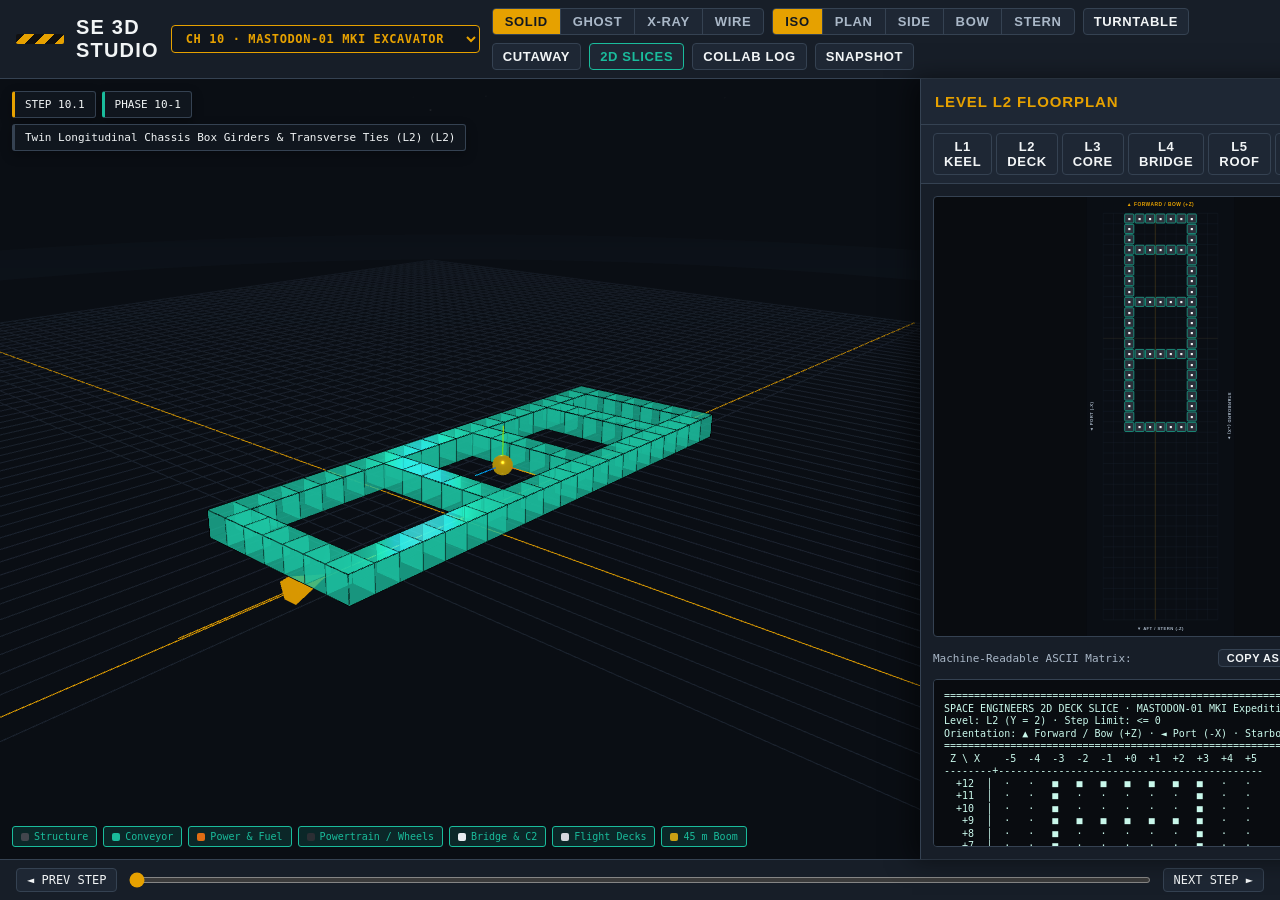
==== studio/index.html @ 434cf526 "refactor(repo): streamline fileschema, archive legacy/non-canon assets, and promote manuals & studio" ====
<!DOCTYPE html>
<html lang="en">
<head>
  <meta charset="UTF-8">
  <meta name="viewport" content="width=device-width, initial-scale=1.0">
  <title>SE 3D Blueprint & Chapter Studio</title>
  <link rel="manifest" href="./manifest.json">
  <meta name="theme-color" content="#e6a100">
  <link rel="stylesheet" href="./css/app.css">
  <script type="importmap">
  {
    "imports": {
      "three": "./vendor/three.module.js"
    }
  }
  </script>
</head>
<body>
  <div class="app-container">
    <!-- Header -->
    <header>
      <div class="brand-group">
        <div class="hazard-stripe" aria-hidden="true"></div>
        <h1>SE 3D Studio</h1>
        <select id="chapter-select" class="action-btn" style="background:var(--ground); font-family:var(--f-mono); font-size:12px; border-color:var(--amber); color:var(--amber);">
          <option value="mastodon.json">CH 10 · MASTODON-01 MKI Excavator</option>
          <option value="orca.json">CH 1 · ORCA-01 Mining Carrier</option>
          <option value="remora.json">CH 2 · REMORA-01 Vertical Driller</option>
          <option value="mule.json">CH 3 · MULE-01 Freight Shuttle</option>
          <option value="ground-base.json">CH 4 · Ground Base & Fleet C2</option>
          <option value="extruder-ring.json">CH 5 · Extruder Ring Shipyard</option>
          <option value="floating-rig.json">CH 6-8 · Floating Rig Fortress</option>
          <option value="caterpillar.json">CH 11 · CATERPILLAR-01 Land Train</option>
          <option value="kestrel.json">CH 12 · KESTREL-01 Scout Drone</option>
          <option value="albatross.json">CH 13 · ALBATROSS-01 Utility Craft</option>
        </select>
      </div>

      <div class="toolbar">
        <!-- Render Modes -->
        <div class="seg" role="group" aria-label="Render Mode">
          <button class="mode-btn active" data-mode="standard">Solid</button>
          <button class="mode-btn" data-mode="ghost-future">Ghost</button>
          <button class="mode-btn" data-mode="x-ray">X-Ray</button>
          <button class="mode-btn" data-mode="wireframe">Wire</button>
        </div>

        <!-- Camera Presets -->
        <div class="seg" role="group" aria-label="Camera Presets">
          <button class="camera-btn active" data-cam="iso">Iso</button>
          <button class="camera-btn" data-cam="plan">Plan</button>
          <button class="camera-btn" data-cam="side">Side</button>
          <button class="camera-btn" data-cam="bow">Bow</button>
          <button class="camera-btn" data-cam="stern">Stern</button>
        </div>

        <button id="btn-toggle-orbit" class="action-btn" title="Toggle Turntable Presentation Auto-Orbit">
          <span>Turntable</span>
        </button>

        <button id="btn-toggle-clip" class="action-btn" title="Toggle Section Cutaway / Clipping Planes">
          <span>Cutaway</span>
        </button>

        <button id="btn-toggle-slice" class="action-btn teal" title="Open 2D Deck Floorplan Slice">
          <span>2D Slices</span>
        </button>

        <button id="btn-export-log" class="action-btn" title="Export markdown collaboration session report">
          <span>Collab Log</span>
        </button>

        <button id="btn-export-png" class="action-btn" title="Capture high-res 3D snapshot">
          <span>Snapshot</span>
        </button>
      </div>
    </header>

    <!-- Main Workspace -->
    <div class="main-layout">
      <!-- 3D Viewport -->
      <div id="canvas-container" class="viewport-container">
        <!-- Floating HUD -->
        <div class="hud-overlay">
          <div style="display:flex; gap:6px;">
            <div id="hud-step-badge" class="hud-pill">STEP 10.1</div>
            <div id="hud-phase-badge" class="hud-pill teal">PHASE 10-1</div>
          </div>
          <div id="hud-step-desc" class="hud-pill" style="border-left-color: #354252;">Twin Longitudinal Box Girders</div>
        </div>

        <!-- Subsystem Layer Toggles -->
        <div class="subsystem-bar">
          <button class="chip-toggle active" data-sub="structure">
            <span class="swatch-dot" style="background:#42464D;"></span> Structure
          </button>
          <button class="chip-toggle active" data-sub="conveyor">
            <span class="swatch-dot" style="background:#1ABC9C;"></span> Conveyor
          </button>
          <button class="chip-toggle active" data-sub="power">
            <span class="swatch-dot" style="background:#E06D14;"></span> Power & Fuel
          </button>
          <button class="chip-toggle active" data-sub="propulsion">
            <span class="swatch-dot" style="background:#2B2E33;"></span> Powertrain / Wheels
          </button>
          <button class="chip-toggle active" data-sub="avionics">
            <span class="swatch-dot" style="background:#E8ECF0;"></span> Bridge & C2
          </button>
          <button class="chip-toggle active" data-sub="flightdeck">
            <span class="swatch-dot" style="background:#D4D8DD;"></span> Flight Decks
          </button>
          <button class="chip-toggle active" data-sub="boom">
            <span class="swatch-dot" style="background:#C8A114;"></span> 45 m Boom
          </button>
        </div>

        <!-- Floating Section Cutaway / Clipping Plane Box -->
        <div id="clipping-panel" class="clipping-bar" style="position:absolute; top:75px; left:12px; z-index:15; width:270px; display:none; box-shadow:0 8px 24px rgba(0,0,0,0.6);">
          <div style="display:flex; justify-content:space-between; align-items:center; margin-bottom:4px;">
            <strong style="font-family:var(--f-display); font-size:13px; color:var(--amber); letter-spacing:0.05em;">SECTION CUTAWAYS</strong>
            <button id="btn-reset-clip" class="action-btn" style="padding:1px 6px; font-size:10px;">Reset</button>
          </div>
          <div class="clipping-row">
            <label>X-Cut</label>
            <input type="range" id="clip-x" min="-20" max="20" step="0.5" value="20">
            <span class="clip-val" id="clip-x-val">OFF</span>
          </div>
          <div class="clipping-row">
            <label>Y-Cut</label>
            <input type="range" id="clip-y" min="1" max="15" step="0.5" value="15">
            <span class="clip-val" id="clip-y-val">OFF</span>
          </div>
          <div class="clipping-row">
            <label>Z-Cut</label>
            <input type="range" id="clip-z" min="-30" max="20" step="0.5" value="20">
            <span class="clip-val" id="clip-z-val">OFF</span>
          </div>
        </div>

        <!-- Collapsible 2D Slice Drawer -->
        <div id="slice-drawer" class="slice-drawer collapsed">
          <div class="drawer-header">
            <h3 id="slice-level-title">LEVEL L2 FLOORPLAN</h3>
            <button id="btn-close-slice" class="close-btn">&times;</button>
          </div>
          <div style="padding: 8px 12px; background: var(--panel2); border-bottom: 1px solid var(--line); display: flex; gap: 4px; overflow-x: auto;">
            <button class="action-btn level-btn" data-lvl="L1">L1 Keel</button>
            <button class="action-btn level-btn active" data-lvl="L2">L2 Deck</button>
            <button class="action-btn level-btn" data-lvl="L3">L3 Core</button>
            <button class="action-btn level-btn" data-lvl="L4">L4 Bridge</button>
            <button class="action-btn level-btn" data-lvl="L5">L5 Roof</button>
            <button class="action-btn level-btn" data-lvl="L6">L6 Flight</button>
            <button class="action-btn level-btn" data-lvl="L7">L7 Gantry</button>
          </div>
          <div class="slice-content">
            <div id="slice-svg-container" class="slice-svg-wrap"></div>
            <div style="display:flex; justify-content:space-between; align-items:center;">
              <span style="font-family: var(--f-mono); font-size:11px; color:var(--muted);">Machine-Readable ASCII Matrix:</span>
              <div style="display:flex; gap:6px;">
                <button id="btn-export-ascii" class="action-btn" style="padding: 2px 8px; font-size:11px;">Copy ASCII</button>
                <button id="btn-export-svg" class="action-btn" style="padding: 2px 8px; font-size:11px;">Save SVG</button>
              </div>
            </div>
            <pre id="slice-ascii-container" class="slice-ascii"></pre>
          </div>
        </div>
      </div>

      <!-- Inspector Rail Right -->
      <aside class="inspector-rail">
        <div class="rail-tabs">
          <button class="rail-tab active" data-tab="build">Build Step</button>
          <button class="rail-tab" data-tab="instructions">Instructions</button>
          <button class="rail-tab" data-tab="collab">Collab Log</button>
          <button class="rail-tab" data-tab="export">Export</button>
        </div>

        <div class="rail-body">
          <!-- Live Selected Block Inspector (Populated on 3D or 2D click) -->
          <div id="selected-block-card" class="block-inspector-card" style="display:none;">
            <div style="display:flex; justify-content:space-between; align-items:center;">
              <span class="blk-title" id="sel-block-name">Selected Block</span>
              <button id="btn-deselect-block" class="close-btn" style="padding:0; font-size:14px;">&times;</button>
            </div>
            <div class="blk-meta">
              <div><span>Subtype:</span> <strong id="sel-block-subtype">Armor Block</strong></div>
              <div><span>Coords:</span> <strong id="sel-block-coords">[0, 2, 0]</strong></div>
              <div><span>Subsystem:</span> <strong id="sel-block-subsystem">Structure</strong></div>
              <div><span>Palette:</span> <strong id="sel-block-palette">Slot 0</strong></div>
              <div><span>Added In:</span> <strong id="sel-block-step">Step 10.1</strong></div>
              <div><span>Phase:</span> <strong id="sel-block-phase">Phase 10-1</strong></div>
            </div>
          </div>

          <!-- TAB 1: BUILD STEP -->
          <div id="tab-panel-build" class="tab-panel">
            <!-- Step Search Bar -->
            <div class="step-search-wrap" style="margin-bottom:8px;">
              <input type="text" id="step-search-input" class="step-search-input" placeholder="Search steps (e.g. 10.4, reactor, CIWS)...">
            </div>

            <div class="card">
              <h4>
                <span id="meta-phase">PHASE 10-1</span>
                <span id="meta-level" style="color:var(--muted); font-size:11px;">LEVEL L2</span>
              </h4>
              <div style="font-size:14px; font-weight:700; color:var(--white);" id="meta-step-title">Longitudinal Chassis Box Girders</div>
              <div class="meta-grid" style="margin-top:6px;">
                <div class="meta-item">
                  <span class="lbl">Consist Model</span>
                  <span class="val" id="meta-model-name">MASTODON-01</span>
                </div>
                <div class="meta-item">
                  <span class="lbl">Placed Blocks</span>
                  <span class="val" id="meta-blocks-count">65 / 1126</span>
                </div>
                <div class="meta-item">
                  <span class="lbl">Dry Mass</span>
                  <span class="val" id="meta-mass">55.3 t</span>
                </div>
                <div class="meta-item">
                  <span class="lbl">Grid Metric</span>
                  <span class="val" id="meta-grid-metric">Large (2.5 m)</span>
                </div>
              </div>
            </div>

            <!-- Explode Layers -->
            <div class="card">
              <h4>Deck Explosion / Separation</h4>
              <div style="display:flex; align-items:center; gap:8px;">
                <input type="range" id="explode-slider" min="0" max="1" step="0.05" value="0" style="flex:1; accent-color:var(--amber);">
                <span id="explode-val" style="font-family:var(--f-mono); font-size:12px; min-width:40px;">0%</span>
              </div>
            </div>

            <!-- Parts Tray -->
            <div class="card">
              <h4>Pre-Step Parts Tray</h4>
              <table class="parts-table">
                <thead>
                  <tr>
                    <th>Block Type</th>
                    <th>Qty</th>
                    <th>Slot</th>
                    <th>Role</th>
                  </tr>
                </thead>
                <tbody id="parts-tray-body"></tbody>
              </table>
            </div>

            <!-- Inspection Gate -->
            <div class="card">
              <h4>Verification Checks</h4>
              <div id="inspection-checklist" style="display:flex; flex-direction:column; gap:8px;"></div>
            </div>
          </div>

          <!-- TAB 2: INSTRUCTIONS & TERMINAL CONFIG -->
          <div id="tab-panel-instructions" class="tab-panel" style="display:none;">
            <div class="card">
              <h4>Placement Instructions</h4>
              <ol id="instructions-list" style="padding-left:18px; line-height:1.6; font-size:12px; color:var(--muted); display:flex; flex-direction:column; gap:6px;"></ol>
            </div>

            <div class="card">
              <h4>Terminal Configuration & Sliders</h4>
              <pre id="terminal-config-text" style="font-family:var(--f-mono); font-size:11px; line-height:1.4; background:#090c10; padding:8px; border:1px solid var(--line); border-radius:4px; white-space:pre-wrap; color:#c9f8eb;"></pre>
            </div>
          </div>

          <!-- TAB 3: COLLABORATION LOG & NOTES -->
          <div id="tab-panel-collab" class="tab-panel" style="display:none;">
            <div class="card">
              <h4>Human & AI Collaboration Notes</h4>
              <p style="font-size:11px; color:var(--muted); line-height:1.4;">
                Notes taken here automatically save to local storage and sync with the session review log:
              </p>
              <textarea id="step-notes-input" style="width:100%; min-height:140px; background:var(--ground); border:1px solid var(--line); border-radius:4px; padding:8px; color:var(--white); font-family:var(--f-body); font-size:12px; resize:vertical;" placeholder="Add verification observation, clearance note, or engineering remark..."></textarea>
              <div style="display:flex; justify-content:space-between; align-items:center;">
                <span id="notes-status" style="font-family:var(--f-mono); font-size:10px; color:var(--teal);">Saved to localStorage</span>
                <button id="btn-clear-note" class="action-btn" style="padding:2px 8px; font-size:10px;">Clear Note</button>
              </div>
            </div>

            <div class="card">
              <h4>Collaboration Session State</h4>
              <div style="display:flex; flex-direction:column; gap:6px;">
                <div style="font-size:11px; color:var(--muted);">Total Steps Verified: <strong id="collab-verified-count" style="color:var(--amber);">0 / 47</strong></div>
                <div style="font-size:11px; color:var(--muted);">Total Notes Logged: <strong id="collab-notes-count" style="color:var(--teal);">0</strong></div>
              </div>
            </div>
          </div>

          <!-- TAB 4: EXPORT -->
          <div id="tab-panel-export" class="tab-panel" style="display:none;">
            <div class="card">
              <h4>AI Sight & Blueprint Export</h4>
              <p style="font-size:11px; color:var(--muted); line-height:1.4;">
                Export active step state in formats readable by LLMs or in-game Space Engineers:
              </p>
              <div style="display:grid; grid-template-columns:1fr 1fr; gap:6px; margin-top:4px;">
                <button id="btn-export-json" class="action-btn">Voxel JSON</button>
                <button id="btn-export-sbc" class="action-btn teal">SE bp.sbc XML</button>
                <button id="btn-export-ascii-tab" class="action-btn">2D ASCII Slice</button>
                <button id="btn-export-svg-tab" class="action-btn">2D SVG Floorplan</button>
              </div>
            </div>
          </div>
        </div>
      </aside>
    </div>

    <!-- Bottom Step Timeline Scrubber -->
    <footer class="scrubber-footer">
      <div class="scrubber-controls">
        <button id="btn-prev-step" class="scrubber-btn">◄ PREV STEP</button>
        <div class="timeline-slider-wrap">
          <input type="range" id="step-slider" class="timeline-slider">
        </div>
        <button id="btn-next-step" class="scrubber-btn">NEXT STEP ►</button>
      </div>
    </footer>
  </div>

  <script type="module" src="./js/app.js"></script>
</body>
</html>
---- studio/css/app.css ----
:root {
  --ink: #0c1118;
  --ground: #10151d;
  --panel: #171e28;
  --panel2: #1e2734;
  --line: #354252;
  --rule: #2a3442;
  --muted: #aab8c8;
  --amber: #e6a100;
  --amber-dim: #e6a10020;
  --teal: #1abc9c;
  --white: #f2f5f6;
  --danger: #ef6b6b;
  --ok: #8fc27a;
  --f-display: "Barlow Condensed", "Arial Narrow", sans-serif;
  --f-body: "IBM Plex Sans", "Libre Franklin", system-ui, sans-serif;
  --f-mono: "IBM Plex Mono", "Space Mono", ui-monospace, monospace;
}

* { box-sizing: border-box; margin: 0; padding: 0; }
html, body { height: 100%; width: 100%; overflow: hidden; background: var(--ink); color: var(--white); font-family: var(--f-body); font-size: 13px; }
button, input, select, textarea { font: inherit; color: inherit; }
button { cursor: pointer; }
:focus-visible { outline: 2px solid var(--amber); outline-offset: 2px; }

.app-container {
  display: flex;
  flex-direction: column;
  height: 100vh;
  width: 100vw;
  overflow: hidden;
}

/* Header */
header {
  display: flex;
  align-items: center;
  justify-content: space-between;
  padding: 8px 16px;
  background: var(--panel);
  border-bottom: 1px solid var(--line);
  flex-shrink: 0;
  gap: 12px;
}
.brand-group {
  display: flex;
  align-items: center;
  gap: 12px;
}
.hazard-stripe {
  width: 48px;
  height: 10px;
  background: repeating-linear-gradient(-45deg, var(--amber) 0 7px, #111 7px 14px);
  border-radius: 2px;
  flex-shrink: 0;
}
h1 {
  font-family: var(--f-display);
  font-size: 20px;
  font-weight: 700;
  letter-spacing: 0.06em;
  text-transform: uppercase;
  margin: 0;
}
.sub-tag {
  font-family: var(--f-mono);
  font-size: 11px;
  color: var(--amber);
  border: 1px solid var(--line);
  padding: 2px 6px;
  border-radius: 3px;
  background: var(--ground);
}

.toolbar {
  display: flex;
  align-items: center;
  gap: 8px;
  flex-wrap: wrap;
}
.seg {
  display: inline-flex;
  border: 1px solid var(--line);
  border-radius: 4px;
  overflow: hidden;
  background: var(--panel2);
}
.seg button {
  background: transparent;
  border: 0;
  padding: 5px 12px;
  font-family: var(--f-display);
  font-weight: 600;
  font-size: 13px;
  letter-spacing: 0.05em;
  text-transform: uppercase;
  color: var(--muted);
  transition: all 0.15s ease;
}
.seg button + button {
  border-left: 1px solid var(--line);
}
.seg button:hover {
  color: var(--white);
  background: #ffffff0a;
}
.seg button.active {
  background: var(--amber);
  color: #121820;
}

.action-btn {
  background: var(--panel2);
  border: 1px solid var(--line);
  border-radius: 4px;
  padding: 5px 10px;
  font-family: var(--f-display);
  font-weight: 600;
  font-size: 13px;
  text-transform: uppercase;
  letter-spacing: 0.05em;
  color: var(--white);
  display: inline-flex;
  align-items: center;
  gap: 6px;
  transition: all 0.15s ease;
}
.action-btn:hover {
  border-color: var(--amber);
  color: var(--amber);
}
.action-btn.teal {
  border-color: var(--teal);
  color: var(--teal);
}
.action-btn.teal:hover {
  background: var(--teal);
  color: #121820;
}

/* Main Workspace */
.main-layout {
  display: flex;
  flex: 1;
  min-height: 0;
  position: relative;
}

/* Viewport Area */
.viewport-container {
  flex: 1;
  position: relative;
  background: #090c10;
  min-width: 0;
}
#three-canvas {
  width: 100%;
  height: 100%;
  display: block;
}

/* HUD Overlay */
.hud-overlay {
  position: absolute;
  top: 12px;
  left: 12px;
  display: flex;
  flex-direction: column;
  gap: 6px;
  pointer-events: none;
  z-index: 10;
}
.hud-pill {
  pointer-events: auto;
  background: rgba(18, 24, 32, 0.88);
  border: 1px solid var(--line);
  border-left: 3px solid var(--amber);
  padding: 6px 10px;
  border-radius: 3px;
  font-family: var(--f-mono);
  font-size: 11px;
  color: var(--white);
  box-shadow: 0 4px 12px rgba(0,0,0,0.3);
}
.hud-pill.teal {
  border-left-color: var(--teal);
}

/* View Modes Floating Controls */
.viewport-controls {
  position: absolute;
  top: 12px;
  right: 12px;
  display: flex;
  gap: 6px;
  z-index: 10;
}

/* Subsystem Layer Toggles */
.subsystem-bar {
  position: absolute;
  bottom: 12px;
  left: 12px;
  display: flex;
  gap: 6px;
  z-index: 10;
  flex-wrap: wrap;
}
.chip-toggle {
  background: rgba(18, 24, 32, 0.88);
  border: 1px solid var(--line);
  color: var(--muted);
  border-radius: 3px;
  padding: 4px 8px;
  font-family: var(--f-mono);
  font-size: 10px;
  cursor: pointer;
  display: inline-flex;
  align-items: center;
  gap: 5px;
  transition: all 0.15s ease;
}
.chip-toggle.active {
  border-color: var(--teal);
  color: var(--teal);
  background: rgba(26, 188, 156, 0.15);
}
.swatch-dot {
  width: 8px;
  height: 8px;
  border-radius: 2px;
  display: inline-block;
}

/* 2D Slice Viewport Drawer */
.slice-drawer {
  position: absolute;
  top: 0;
  right: 0;
  bottom: 0;
  width: 480px;
  background: var(--panel);
  border-left: 1px solid var(--line);
  display: flex;
  flex-direction: column;
  z-index: 20;
  box-shadow: -8px 0 24px rgba(0,0,0,0.5);
  transition: transform 0.25s cubic-bezier(0.16, 1, 0.3, 1);
}
.slice-drawer.collapsed {
  transform: translateX(100%);
}
.drawer-header {
  display: flex;
  align-items: center;
  justify-content: space-between;
  padding: 10px 14px;
  background: var(--panel2);
  border-bottom: 1px solid var(--line);
}
.drawer-header h3 {
  font-family: var(--f-display);
  font-size: 15px;
  letter-spacing: 0.06em;
  text-transform: uppercase;
  color: var(--amber);
}
.close-btn {
  background: transparent;
  border: 0;
  color: var(--muted);
  font-size: 18px;
  padding: 2px 6px;
}
.close-btn:hover { color: var(--white); }
.slice-content {
  flex: 1;
  overflow: auto;
  padding: 12px;
  display: flex;
  flex-direction: column;
  gap: 12px;
}
.slice-ascii {
  font-family: var(--f-mono);
  font-size: 10px;
  line-height: 1.25;
  background: #090c10;
  border: 1px solid var(--line);
  padding: 10px;
  border-radius: 4px;
  overflow-x: auto;
  white-space: pre;
  color: #c9f8eb;
}
.slice-svg-wrap {
  background: #090c10;
  border: 1px solid var(--line);
  border-radius: 4px;
  overflow: hidden;
  min-height: 200px;
}

/* Side Inspector Rail */
aside.inspector-rail {
  width: 360px;
  background: var(--panel);
  border-left: 1px solid var(--line);
  display: flex;
  flex-direction: column;
  flex-shrink: 0;
  overflow: hidden;
}
.rail-tabs {
  display: flex;
  border-bottom: 1px solid var(--line);
  background: var(--panel2);
}
.rail-tab {
  flex: 1;
  background: transparent;
  border: 0;
  border-bottom: 2px solid transparent;
  padding: 9px 8px;
  font-family: var(--f-display);
  font-weight: 600;
  font-size: 12px;
  text-transform: uppercase;
  letter-spacing: 0.05em;
  color: var(--muted);
}
.rail-tab:hover { color: var(--white); }
.rail-tab.active {
  color: var(--amber);
  border-bottom-color: var(--amber);
  background: var(--amber-dim);
}
.rail-body {
  flex: 1;
  overflow-y: auto;
  padding: 14px;
  display: flex;
  flex-direction: column;
  gap: 14px;
}

.card {
  background: var(--panel2);
  border: 1px solid var(--line);
  border-radius: 4px;
  padding: 12px;
  display: flex;
  flex-direction: column;
  gap: 8px;
}
.card h4 {
  font-family: var(--f-display);
  font-size: 13px;
  letter-spacing: 0.06em;
  text-transform: uppercase;
  color: var(--amber);
  display: flex;
  align-items: center;
  justify-content: space-between;
}
.meta-grid {
  display: grid;
  grid-template-columns: repeat(2, 1fr);
  gap: 6px 10px;
}
.meta-item {
  display: flex;
  flex-direction: column;
  gap: 2px;
}
.meta-item .lbl {
  font-size: 10px;
  text-transform: uppercase;
  color: var(--muted);
  letter-spacing: 0.05em;
}
.meta-item .val {
  font-family: var(--f-mono);
  font-size: 13px;
  color: var(--white);
}

/* Parts Tray */
.parts-table {
  width: 100%;
  border-collapse: collapse;
  font-size: 11px;
}
.parts-table th, .parts-table td {
  border: 1px solid var(--line);
  padding: 5px 6px;
  text-align: left;
}
.parts-table th {
  background: var(--ground);
  color: var(--amber);
  font-family: var(--f-mono);
  font-size: 10px;
  text-transform: uppercase;
}
.parts-table td.mono {
  font-family: var(--f-mono);
  font-size: 10px;
}

/* Inspection Checklist */
.check-item {
  display: flex;
  align-items: flex-start;
  gap: 8px;
  font-size: 11px;
  line-height: 1.4;
  color: var(--muted);
}
.check-item input[type="checkbox"] {
  accent-color: var(--amber);
  margin-top: 2px;
}

/* Step Timeline Scrubber at Bottom */
.scrubber-footer {
  background: var(--panel);
  border-top: 1px solid var(--line);
  padding: 8px 16px;
  display: flex;
  flex-direction: column;
  gap: 6px;
  flex-shrink: 0;
}
.scrubber-controls {
  display: flex;
  align-items: center;
  gap: 12px;
}
.scrubber-btn {
  background: var(--panel2);
  border: 1px solid var(--line);
  border-radius: 4px;
  padding: 4px 10px;
  font-family: var(--f-mono);
  font-size: 12px;
  color: var(--white);
}
.scrubber-btn:hover { border-color: var(--amber); color: var(--amber); }
.timeline-slider-wrap {
  flex: 1;
  display: flex;
  align-items: center;
  gap: 10px;
}
.timeline-slider {
  flex: 1;
  accent-color: var(--amber);
  cursor: pointer;
  height: 6px;
}
.step-badge {
  font-family: var(--f-mono);
  font-size: 12px;
  font-weight: 700;
  color: var(--amber);
  min-width: 90px;
}
.step-desc {
  font-size: 12px;
  color: var(--muted);
  white-space: nowrap;
  overflow: hidden;
  text-overflow: ellipsis;
}

/* Custom Scrollbars */
::-webkit-scrollbar { width: 6px; height: 6px; }
::-webkit-scrollbar-track { background: var(--ground); }
::-webkit-scrollbar-thumb { background: var(--line); border-radius: 3px; }
::-webkit-scrollbar-thumb:hover { background: var(--amber); }

/* Block Inspector Card */
.block-inspector-card {
  background: var(--ground);
  border: 1px solid var(--amber);
  border-left: 4px solid var(--amber);
  padding: 10px 12px;
  border-radius: 4px;
  display: flex;
  flex-direction: column;
  gap: 6px;
  animation: fadeIn 0.15s ease-out;
}
.block-inspector-card .blk-title {
  font-family: var(--f-display);
  font-size: 14px;
  font-weight: 700;
  color: var(--amber);
}
.block-inspector-card .blk-meta {
  display: grid;
  grid-template-columns: repeat(2, 1fr);
  gap: 4px 8px;
  font-size: 11px;
}
.block-inspector-card .blk-meta span {
  color: var(--muted);
}
.block-inspector-card .blk-meta strong {
  font-family: var(--f-mono);
  color: var(--white);
}

/* Section Cutaway / Clipping Sliders */
.clipping-bar {
  display: flex;
  flex-direction: column;
  gap: 8px;
  background: var(--panel2);
  border: 1px solid var(--line);
  padding: 10px;
  border-radius: 4px;
}
.clipping-row {
  display: flex;
  align-items: center;
  gap: 8px;
  font-family: var(--f-mono);
  font-size: 11px;
}
.clipping-row label {
  width: 45px;
  color: var(--amber);
}
.clipping-row input[type="range"] {
  flex: 1;
  accent-color: var(--teal);
  cursor: pointer;
  height: 5px;
}
.clipping-row .clip-val {
  min-width: 36px;
  text-align: right;
  color: var(--muted);
}

/* Step Search Bar */
.step-search-wrap {
  position: relative;
  display: flex;
  align-items: center;
}
.step-search-input {
  width: 100%;
  background: var(--ground);
  border: 1px solid var(--line);
  border-radius: 4px;
  padding: 6px 10px;
  font-family: var(--f-mono);
  font-size: 11px;
  color: var(--white);
}
.step-search-input:focus {
  border-color: var(--amber);
}

/* Interactive 2D Slice Node Hover */
.slice-block-node {
  cursor: pointer;
}
.slice-block-node:hover rect {
  stroke: var(--amber) !important;
  stroke-width: 2.5px !important;
  filter: drop-shadow(0 0 4px var(--amber));
}

@keyframes fadeIn {
  from { opacity: 0; transform: translateY(-4px); }
  to { opacity: 1; transform: translateY(0); }
}
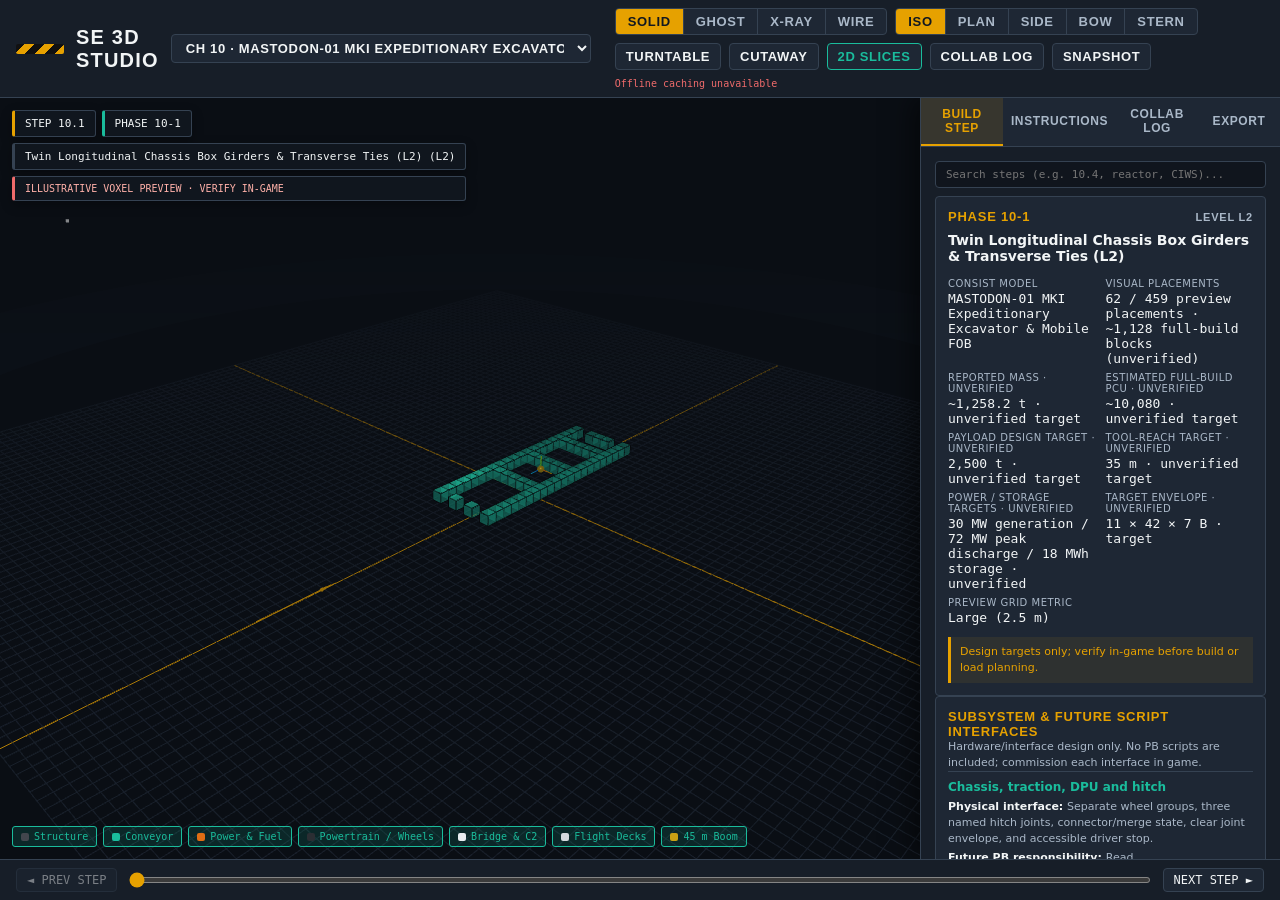
==== commit 0437b2a5: "feat(studio): update viewer and Mastodon data Align the Mastodon chapter data and schema, harden sca" ====
--- a/studio/index.html
+++ b/studio/index.html
@@ -5,7 +5,12 @@
   <meta name="viewport" content="width=device-width, initial-scale=1.0">
   <title>SE 3D Blueprint & Chapter Studio</title>
   <link rel="manifest" href="./manifest.json">
+  <link rel="apple-touch-icon" href="./icon-180.png">
   <meta name="theme-color" content="#e6a100">
+  <meta name="mobile-web-app-capable" content="yes">
+  <meta name="apple-mobile-web-app-capable" content="yes">
+  <meta name="apple-mobile-web-app-title" content="SE3D Studio">
+  <meta name="apple-mobile-web-app-status-bar-style" content="black-translucent">
   <link rel="stylesheet" href="./css/app.css">
   <script type="importmap">
   {
@@ -22,47 +27,40 @@
       <div class="brand-group">
         <div class="hazard-stripe" aria-hidden="true"></div>
         <h1>SE 3D Studio</h1>
-        <select id="chapter-select" class="action-btn" style="background:var(--ground); font-family:var(--f-mono); font-size:12px; border-color:var(--amber); color:var(--amber);">
-          <option value="mastodon.json">CH 10 · MASTODON-01 MKI Excavator</option>
-          <option value="orca.json">CH 1 · ORCA-01 Mining Carrier</option>
-          <option value="remora.json">CH 2 · REMORA-01 Vertical Driller</option>
-          <option value="mule.json">CH 3 · MULE-01 Freight Shuttle</option>
-          <option value="ground-base.json">CH 4 · Ground Base & Fleet C2</option>
-          <option value="extruder-ring.json">CH 5 · Extruder Ring Shipyard</option>
-          <option value="floating-rig.json">CH 6-8 · Floating Rig Fortress</option>
-          <option value="caterpillar.json">CH 11 · CATERPILLAR-01 Land Train</option>
-          <option value="kestrel.json">CH 12 · KESTREL-01 Scout Drone</option>
-          <option value="albatross.json">CH 13 · ALBATROSS-01 Utility Craft</option>
+        <label class="sr-only" for="chapter-select">Chapter model</label>
+        <select id="chapter-select" class="action-btn chapter-select" aria-label="Chapter model">
+          <option>Loading chapters…</option>
         </select>
+        <span id="load-status" role="status" aria-live="polite"></span>
       </div>
 
       <div class="toolbar">
         <!-- Render Modes -->
         <div class="seg" role="group" aria-label="Render Mode">
-          <button class="mode-btn active" data-mode="standard">Solid</button>
-          <button class="mode-btn" data-mode="ghost-future">Ghost</button>
-          <button class="mode-btn" data-mode="x-ray">X-Ray</button>
-          <button class="mode-btn" data-mode="wireframe">Wire</button>
+          <button class="mode-btn active" data-mode="standard" aria-pressed="true">Solid</button>
+          <button class="mode-btn" data-mode="ghost-future" aria-pressed="false">Ghost</button>
+          <button class="mode-btn" data-mode="x-ray" aria-pressed="false">X-Ray</button>
+          <button class="mode-btn" data-mode="wireframe" aria-pressed="false">Wire</button>
         </div>
 
         <!-- Camera Presets -->
         <div class="seg" role="group" aria-label="Camera Presets">
-          <button class="camera-btn active" data-cam="iso">Iso</button>
-          <button class="camera-btn" data-cam="plan">Plan</button>
-          <button class="camera-btn" data-cam="side">Side</button>
-          <button class="camera-btn" data-cam="bow">Bow</button>
-          <button class="camera-btn" data-cam="stern">Stern</button>
-        </div>
-
-        <button id="btn-toggle-orbit" class="action-btn" title="Toggle Turntable Presentation Auto-Orbit">
+          <button class="camera-btn active" data-cam="iso" aria-pressed="true">Iso</button>
+          <button class="camera-btn" data-cam="plan" aria-pressed="false">Plan</button>
+          <button class="camera-btn" data-cam="side" aria-pressed="false">Side</button>
+          <button class="camera-btn" data-cam="bow" aria-pressed="false">Bow</button>
+          <button class="camera-btn" data-cam="stern" aria-pressed="false">Stern</button>
+        </div>
+
+        <button id="btn-toggle-orbit" class="action-btn" aria-pressed="false" title="Toggle Turntable Presentation Auto-Orbit">
           <span>Turntable</span>
         </button>
 
-        <button id="btn-toggle-clip" class="action-btn" title="Toggle Section Cutaway / Clipping Planes">
+        <button id="btn-toggle-clip" class="action-btn" aria-pressed="false" title="Toggle Section Cutaway / Clipping Planes">
           <span>Cutaway</span>
         </button>
 
-        <button id="btn-toggle-slice" class="action-btn teal" title="Open 2D Deck Floorplan Slice">
+        <button id="btn-toggle-slice" class="action-btn teal" aria-pressed="false" title="Open 2D Deck Floorplan Slice">
           <span>2D Slices</span>
         </button>
 
@@ -73,6 +71,14 @@
         <button id="btn-export-png" class="action-btn" title="Capture high-res 3D snapshot">
           <span>Snapshot</span>
         </button>
+
+        <div class="pwa-controls" role="group" aria-label="App status and installation">
+          <span id="pwa-status" class="pwa-status" role="status" aria-live="polite" aria-atomic="true">
+            Checking offline support…
+          </span>
+          <button id="btn-install-app" class="action-btn teal" type="button" hidden>Install</button>
+          <button id="btn-update-app" class="action-btn" type="button" hidden>Update &amp; refresh</button>
+        </div>
       </div>
     </header>
 
@@ -87,29 +93,32 @@
             <div id="hud-phase-badge" class="hud-pill teal">PHASE 10-1</div>
           </div>
           <div id="hud-step-desc" class="hud-pill" style="border-left-color: #354252;">Twin Longitudinal Box Girders</div>
+          <div class="hud-pill preview-warning" title="Visual placements are not a validated in-game blueprint.">
+            ILLUSTRATIVE VOXEL PREVIEW · VERIFY IN-GAME
+          </div>
         </div>
 
         <!-- Subsystem Layer Toggles -->
-        <div class="subsystem-bar">
-          <button class="chip-toggle active" data-sub="structure">
+        <div class="subsystem-bar" role="group" aria-label="Subsystem visibility">
+          <button class="chip-toggle active" data-sub="structure" aria-pressed="true">
             <span class="swatch-dot" style="background:#42464D;"></span> Structure
           </button>
-          <button class="chip-toggle active" data-sub="conveyor">
+          <button class="chip-toggle active" data-sub="conveyor" aria-pressed="true">
             <span class="swatch-dot" style="background:#1ABC9C;"></span> Conveyor
           </button>
-          <button class="chip-toggle active" data-sub="power">
+          <button class="chip-toggle active" data-sub="power" aria-pressed="true">
             <span class="swatch-dot" style="background:#E06D14;"></span> Power & Fuel
           </button>
-          <button class="chip-toggle active" data-sub="propulsion">
+          <button class="chip-toggle active" data-sub="propulsion" aria-pressed="true">
             <span class="swatch-dot" style="background:#2B2E33;"></span> Powertrain / Wheels
           </button>
-          <button class="chip-toggle active" data-sub="avionics">
+          <button class="chip-toggle active" data-sub="avionics" aria-pressed="true">
             <span class="swatch-dot" style="background:#E8ECF0;"></span> Bridge & C2
           </button>
-          <button class="chip-toggle active" data-sub="flightdeck">
+          <button class="chip-toggle active" data-sub="flightdeck" aria-pressed="true">
             <span class="swatch-dot" style="background:#D4D8DD;"></span> Flight Decks
           </button>
-          <button class="chip-toggle active" data-sub="boom">
+          <button class="chip-toggle active" data-sub="boom" aria-pressed="true">
             <span class="swatch-dot" style="background:#C8A114;"></span> 45 m Boom
           </button>
         </div>
@@ -121,17 +130,17 @@
             <button id="btn-reset-clip" class="action-btn" style="padding:1px 6px; font-size:10px;">Reset</button>
           </div>
           <div class="clipping-row">
-            <label>X-Cut</label>
+            <label for="clip-x">X-Cut</label>
             <input type="range" id="clip-x" min="-20" max="20" step="0.5" value="20">
             <span class="clip-val" id="clip-x-val">OFF</span>
           </div>
           <div class="clipping-row">
-            <label>Y-Cut</label>
+            <label for="clip-y">Y-Cut</label>
             <input type="range" id="clip-y" min="1" max="15" step="0.5" value="15">
             <span class="clip-val" id="clip-y-val">OFF</span>
           </div>
           <div class="clipping-row">
-            <label>Z-Cut</label>
+            <label for="clip-z">Z-Cut</label>
             <input type="range" id="clip-z" min="-30" max="20" step="0.5" value="20">
             <span class="clip-val" id="clip-z-val">OFF</span>
           </div>
@@ -140,17 +149,17 @@
         <!-- Collapsible 2D Slice Drawer -->
         <div id="slice-drawer" class="slice-drawer collapsed">
           <div class="drawer-header">
-            <h3 id="slice-level-title">LEVEL L2 FLOORPLAN</h3>
-            <button id="btn-close-slice" class="close-btn">&times;</button>
-          </div>
-          <div style="padding: 8px 12px; background: var(--panel2); border-bottom: 1px solid var(--line); display: flex; gap: 4px; overflow-x: auto;">
-            <button class="action-btn level-btn" data-lvl="L1">L1 Keel</button>
-            <button class="action-btn level-btn active" data-lvl="L2">L2 Deck</button>
-            <button class="action-btn level-btn" data-lvl="L3">L3 Core</button>
-            <button class="action-btn level-btn" data-lvl="L4">L4 Bridge</button>
-            <button class="action-btn level-btn" data-lvl="L5">L5 Roof</button>
-            <button class="action-btn level-btn" data-lvl="L6">L6 Flight</button>
-            <button class="action-btn level-btn" data-lvl="L7">L7 Gantry</button>
+            <h2 id="slice-level-title">LEVEL L2 FLOORPLAN</h2>
+            <button id="btn-close-slice" class="close-btn" aria-label="Close 2D slices">&times;</button>
+          </div>
+          <div role="group" aria-label="Deck level" style="padding: 8px 12px; background: var(--panel2); border-bottom: 1px solid var(--line); display: flex; gap: 4px; overflow-x: auto;">
+            <button class="action-btn level-btn" data-lvl="L1" aria-pressed="false">L1 Keel</button>
+            <button class="action-btn level-btn active" data-lvl="L2" aria-pressed="true">L2 Deck</button>
+            <button class="action-btn level-btn" data-lvl="L3" aria-pressed="false">L3 Core</button>
+            <button class="action-btn level-btn" data-lvl="L4" aria-pressed="false">L4 Bridge</button>
+            <button class="action-btn level-btn" data-lvl="L5" aria-pressed="false">L5 Roof</button>
+            <button class="action-btn level-btn" data-lvl="L6" aria-pressed="false">L6 Flight</button>
+            <button class="action-btn level-btn" data-lvl="L7" aria-pressed="false">L7 Gantry</button>
           </div>
           <div class="slice-content">
             <div id="slice-svg-container" class="slice-svg-wrap"></div>
@@ -169,10 +178,10 @@
       <!-- Inspector Rail Right -->
       <aside class="inspector-rail">
         <div class="rail-tabs">
-          <button class="rail-tab active" data-tab="build">Build Step</button>
-          <button class="rail-tab" data-tab="instructions">Instructions</button>
-          <button class="rail-tab" data-tab="collab">Collab Log</button>
-          <button class="rail-tab" data-tab="export">Export</button>
+          <button class="rail-tab active" data-tab="build" aria-pressed="true">Build Step</button>
+          <button class="rail-tab" data-tab="instructions" aria-pressed="false">Instructions</button>
+          <button class="rail-tab" data-tab="collab" aria-pressed="false">Collab Log</button>
+          <button class="rail-tab" data-tab="export" aria-pressed="false">Export</button>
         </div>
 
         <div class="rail-body">
@@ -180,7 +189,7 @@
           <div id="selected-block-card" class="block-inspector-card" style="display:none;">
             <div style="display:flex; justify-content:space-between; align-items:center;">
               <span class="blk-title" id="sel-block-name">Selected Block</span>
-              <button id="btn-deselect-block" class="close-btn" style="padding:0; font-size:14px;">&times;</button>
+              <button id="btn-deselect-block" class="close-btn" aria-label="Deselect block" style="padding:0; font-size:14px;">&times;</button>
             </div>
             <div class="blk-meta">
               <div><span>Subtype:</span> <strong id="sel-block-subtype">Armor Block</strong></div>
@@ -196,14 +205,15 @@
           <div id="tab-panel-build" class="tab-panel">
             <!-- Step Search Bar -->
             <div class="step-search-wrap" style="margin-bottom:8px;">
-              <input type="text" id="step-search-input" class="step-search-input" placeholder="Search steps (e.g. 10.4, reactor, CIWS)...">
-            </div>
-
-            <div class="card">
-              <h4>
+              <label class="sr-only" for="step-search-input">Search build steps</label>
+              <input type="search" id="step-search-input" class="step-search-input" placeholder="Search steps (e.g. 10.4, reactor, CIWS)...">
+            </div>
+
+            <div class="card">
+              <h3>
                 <span id="meta-phase">PHASE 10-1</span>
                 <span id="meta-level" style="color:var(--muted); font-size:11px;">LEVEL L2</span>
-              </h4>
+              </h3>
               <div style="font-size:14px; font-weight:700; color:var(--white);" id="meta-step-title">Longitudinal Chassis Box Girders</div>
               <div class="meta-grid" style="margin-top:6px;">
                 <div class="meta-item">
@@ -211,32 +221,59 @@
                   <span class="val" id="meta-model-name">MASTODON-01</span>
                 </div>
                 <div class="meta-item">
-                  <span class="lbl">Placed Blocks</span>
-                  <span class="val" id="meta-blocks-count">65 / 1126</span>
-                </div>
-                <div class="meta-item">
-                  <span class="lbl">Dry Mass</span>
-                  <span class="val" id="meta-mass">55.3 t</span>
-                </div>
-                <div class="meta-item">
-                  <span class="lbl">Grid Metric</span>
+                  <span class="lbl">Visual Placements</span>
+                  <span class="val" id="meta-blocks-count">—</span>
+                </div>
+                <div class="meta-item">
+                  <span class="lbl">Reported Mass · Unverified</span>
+                  <span class="val" id="meta-mass">—</span>
+                </div>
+                <div class="meta-item">
+                  <span class="lbl">Estimated Full-Build PCU · Unverified</span>
+                  <span class="val" id="meta-pcu">—</span>
+                </div>
+                <div class="meta-item">
+                  <span class="lbl">Payload Design Target · Unverified</span>
+                  <span class="val" id="meta-payload">—</span>
+                </div>
+                <div class="meta-item">
+                  <span class="lbl">Tool-Reach Target · Unverified</span>
+                  <span class="val" id="meta-tool-reach">—</span>
+                </div>
+                <div class="meta-item">
+                  <span class="lbl">Power / Storage Targets · Unverified</span>
+                  <span class="val" id="meta-power-targets">—</span>
+                </div>
+                <div class="meta-item">
+                  <span class="lbl">Target Envelope · Unverified</span>
+                  <span class="val" id="meta-envelope">—</span>
+                </div>
+                <div class="meta-item">
+                  <span class="lbl">Preview Grid Metric</span>
                   <span class="val" id="meta-grid-metric">Large (2.5 m)</span>
                 </div>
               </div>
+              <p id="meta-design-warning" class="design-warning"></p>
+            </div>
+
+            <div class="card" id="design-interfaces-card">
+              <h3>Subsystem &amp; Future Script Interfaces</h3>
+              <p class="interface-disclaimer">Hardware/interface design only. No PB scripts are included; commission each interface in game.</p>
+              <div id="design-interfaces-list"></div>
             </div>
 
             <!-- Explode Layers -->
             <div class="card">
-              <h4>Deck Explosion / Separation</h4>
+              <h3>Deck Explosion / Separation</h3>
               <div style="display:flex; align-items:center; gap:8px;">
-                <input type="range" id="explode-slider" min="0" max="1" step="0.05" value="0" style="flex:1; accent-color:var(--amber);">
+                <input type="range" id="explode-slider" min="0" max="1" step="0.05" value="0" aria-label="Deck explosion separation" style="flex:1; accent-color:var(--amber);">
                 <span id="explode-val" style="font-family:var(--f-mono); font-size:12px; min-width:40px;">0%</span>
               </div>
             </div>
 
             <!-- Parts Tray -->
             <div class="card">
-              <h4>Pre-Step Parts Tray</h4>
+              <h3>Pre-Step Parts Tray</h3>
               <table class="parts-table">
                 <thead>
                   <tr>
@@ -252,7 +289,7 @@
 
             <!-- Inspection Gate -->
             <div class="card">
-              <h4>Verification Checks</h4>
+              <h3>Verification Checks</h3>
               <div id="inspection-checklist" style="display:flex; flex-direction:column; gap:8px;"></div>
             </div>
           </div>
@@ -260,12 +297,12 @@
           <!-- TAB 2: INSTRUCTIONS & TERMINAL CONFIG -->
           <div id="tab-panel-instructions" class="tab-panel" style="display:none;">
             <div class="card">
-              <h4>Placement Instructions</h4>
+              <h3>Placement Instructions</h3>
               <ol id="instructions-list" style="padding-left:18px; line-height:1.6; font-size:12px; color:var(--muted); display:flex; flex-direction:column; gap:6px;"></ol>
             </div>
 
             <div class="card">
-              <h4>Terminal Configuration & Sliders</h4>
+              <h3>Terminal Configuration & Sliders</h3>
               <pre id="terminal-config-text" style="font-family:var(--f-mono); font-size:11px; line-height:1.4; background:#090c10; padding:8px; border:1px solid var(--line); border-radius:4px; white-space:pre-wrap; color:#c9f8eb;"></pre>
             </div>
           </div>
@@ -273,19 +310,20 @@
           <!-- TAB 3: COLLABORATION LOG & NOTES -->
           <div id="tab-panel-collab" class="tab-panel" style="display:none;">
             <div class="card">
-              <h4>Human & AI Collaboration Notes</h4>
+              <h3>Human & AI Collaboration Notes</h3>
               <p style="font-size:11px; color:var(--muted); line-height:1.4;">
                 Notes taken here automatically save to local storage and sync with the session review log:
               </p>
+              <label class="sr-only" for="step-notes-input">Collaboration notes for the current step</label>
               <textarea id="step-notes-input" style="width:100%; min-height:140px; background:var(--ground); border:1px solid var(--line); border-radius:4px; padding:8px; color:var(--white); font-family:var(--f-body); font-size:12px; resize:vertical;" placeholder="Add verification observation, clearance note, or engineering remark..."></textarea>
               <div style="display:flex; justify-content:space-between; align-items:center;">
-                <span id="notes-status" style="font-family:var(--f-mono); font-size:10px; color:var(--teal);">Saved to localStorage</span>
+                <span id="notes-status" role="status" aria-live="polite" style="font-family:var(--f-mono); font-size:10px; color:var(--teal);">Saved to localStorage</span>
                 <button id="btn-clear-note" class="action-btn" style="padding:2px 8px; font-size:10px;">Clear Note</button>
               </div>
             </div>
 
             <div class="card">
-              <h4>Collaboration Session State</h4>
+              <h3>Collaboration Session State</h3>
               <div style="display:flex; flex-direction:column; gap:6px;">
                 <div style="font-size:11px; color:var(--muted);">Total Steps Verified: <strong id="collab-verified-count" style="color:var(--amber);">0 / 47</strong></div>
                 <div style="font-size:11px; color:var(--muted);">Total Notes Logged: <strong id="collab-notes-count" style="color:var(--teal);">0</strong></div>
@@ -296,13 +334,13 @@
           <!-- TAB 4: EXPORT -->
           <div id="tab-panel-export" class="tab-panel" style="display:none;">
             <div class="card">
-              <h4>AI Sight & Blueprint Export</h4>
+              <h3>Model & Draft Export</h3>
               <p style="font-size:11px; color:var(--muted); line-height:1.4;">
-                Export active step state in formats readable by LLMs or in-game Space Engineers:
+                Export the authored model or step-limited drafts. SBC XML is not a validated in-game blueprint.
               </p>
               <div style="display:grid; grid-template-columns:1fr 1fr; gap:6px; margin-top:4px;">
                 <button id="btn-export-json" class="action-btn">Voxel JSON</button>
-                <button id="btn-export-sbc" class="action-btn teal">SE bp.sbc XML</button>
+                <button id="btn-export-sbc" class="action-btn teal" title="Exports a draft XML from the currently authored placement subset; not a validated game blueprint.">SBC XML Draft</button>
                 <button id="btn-export-ascii-tab" class="action-btn">2D ASCII Slice</button>
                 <button id="btn-export-svg-tab" class="action-btn">2D SVG Floorplan</button>
               </div>
@@ -317,7 +355,8 @@
       <div class="scrubber-controls">
         <button id="btn-prev-step" class="scrubber-btn">◄ PREV STEP</button>
         <div class="timeline-slider-wrap">
-          <input type="range" id="step-slider" class="timeline-slider">
+          <label class="sr-only" for="step-slider">Build step</label>
+          <input type="range" id="step-slider" class="timeline-slider" aria-label="Build step">
         </div>
         <button id="btn-next-step" class="scrubber-btn">NEXT STEP ►</button>
       </div>
--- a/studio/css/app.css
+++ b/studio/css/app.css
@@ -62,6 +62,30 @@
   text-transform: uppercase;
   margin: 0;
 }
+.sr-only {
+  position: absolute;
+  width: 1px;
+  height: 1px;
+  padding: 0;
+  margin: -1px;
+  overflow: hidden;
+  clip: rect(0, 0, 0, 0);
+  white-space: nowrap;
+  border: 0;
+}
+.chapter-select {
+  max-width: min(36vw, 420px);
+  background: var(--ground);
+  font-family: var(--f-mono);
+  font-size: 12px;
+  border-color: var(--amber);
+  color: var(--amber);
+}
+#load-status {
+  color: var(--danger);
+  font-size: 11px;
+  max-width: 280px;
+}
 .sub-tag {
   font-family: var(--f-mono);
   font-size: 11px;
@@ -77,6 +101,34 @@
   align-items: center;
   gap: 8px;
   flex-wrap: wrap;
+}
+.pwa-controls {
+  display: flex;
+  align-items: center;
+  gap: 6px;
+}
+.pwa-status {
+  max-width: 190px;
+  overflow: hidden;
+  color: var(--muted);
+  font-family: var(--f-mono);
+  font-size: 10px;
+  text-overflow: ellipsis;
+  white-space: nowrap;
+}
+.pwa-status[data-state="ready"] {
+  color: var(--teal);
+}
+.pwa-status[data-state="offline"],
+.pwa-status[data-state="update"] {
+  color: var(--amber);
+}
+.pwa-status[data-state="error"] {
+  color: var(--danger);
+}
+#btn-install-app[hidden],
+#btn-update-app[hidden] {
+  display: none;
 }
 .seg {
   display: inline-flex;
@@ -152,6 +204,7 @@
   position: relative;
   background: #090c10;
   min-width: 0;
+  overflow: hidden;
 }
 #three-canvas {
   width: 100%;
@@ -184,6 +237,11 @@
 }
 .hud-pill.teal {
   border-left-color: var(--teal);
+}
+.hud-pill.preview-warning {
+  border-left-color: var(--danger);
+  color: #ffb1a9;
+  font-size: 10px;
 }
 
 /* View Modes Floating Controls */
@@ -258,7 +316,7 @@
   background: var(--panel2);
   border-bottom: 1px solid var(--line);
 }
-.drawer-header h3 {
+.drawer-header h2 {
   font-family: var(--f-display);
   font-size: 15px;
   letter-spacing: 0.06em;
@@ -353,7 +411,7 @@
   flex-direction: column;
   gap: 8px;
 }
-.card h4 {
+.card h3 {
   font-family: var(--f-display);
   font-size: 13px;
   letter-spacing: 0.06em;
@@ -382,6 +440,38 @@
 .meta-item .val {
   font-family: var(--f-mono);
   font-size: 13px;
+  color: var(--white);
+}
+.design-warning {
+  margin: 4px 0 0;
+  padding: 7px 9px;
+  border-left: 3px solid var(--amber);
+  background: rgba(230, 161, 0, 0.08);
+  color: var(--amber);
+  font-size: 11px;
+  line-height: 1.45;
+}
+.interface-disclaimer {
+  color: var(--muted);
+  font-size: 11px;
+  line-height: 1.45;
+}
+.design-interface-entry {
+  padding: 8px 0;
+  border-top: 1px solid var(--line);
+}
+.design-interface-entry h4 {
+  margin-bottom: 5px;
+  color: var(--teal);
+  font-size: 12px;
+}
+.design-interface-entry p {
+  margin: 3px 0;
+  color: var(--muted);
+  font-size: 11px;
+  line-height: 1.45;
+}
+.design-interface-entry strong {
   color: var(--white);
 }
 
@@ -447,6 +537,10 @@
   color: var(--white);
 }
 .scrubber-btn:hover { border-color: var(--amber); color: var(--amber); }
+.scrubber-btn:disabled {
+  opacity: 0.45;
+  cursor: not-allowed;
+}
 .timeline-slider-wrap {
   flex: 1;
   display: flex;
@@ -575,9 +669,158 @@
   filter: drop-shadow(0 0 4px var(--amber));
 }
 
+@media (max-width: 1100px) {
+  header {
+    align-items: flex-start;
+    flex-direction: column;
+  }
+  .brand-group {
+    flex-wrap: wrap;
+    width: 100%;
+  }
+  .toolbar {
+    width: 100%;
+  }
+  aside.inspector-rail {
+    width: 320px;
+  }
+}
+
+@media (max-width: 720px) {
+  html, body {
+    overflow: hidden;
+  }
+  .app-container {
+    height: 100dvh;
+    width: 100%;
+  }
+  header {
+    max-height: 32dvh;
+    overflow-y: auto;
+    padding: 8px;
+  }
+  .brand-group {
+    gap: 8px;
+  }
+  .hazard-stripe {
+    width: 30px;
+  }
+  h1 {
+    font-size: 18px;
+  }
+  .chapter-select {
+    max-width: 100%;
+    min-width: 0;
+    flex: 1 1 100%;
+  }
+  #load-status {
+    max-width: 100%;
+  }
+  .toolbar {
+    gap: 5px;
+  }
+  .pwa-controls {
+    flex: 1 1 100%;
+    justify-content: space-between;
+  }
+  .pwa-status {
+    flex: 1 1 auto;
+    max-width: none;
+  }
+  .pwa-controls .action-btn {
+    min-height: 44px;
+  }
+  .seg button, .action-btn {
+    padding: 5px 7px;
+    font-size: 11px;
+  }
+  .toolbar .seg button {
+    flex: 0 0 40px;
+  }
+  .toolbar .seg button[data-cam="stern"] {
+    flex-basis: 44px;
+  }
+  .action-btn,
+  .step-search-input {
+    min-height: 44px;
+  }
+  .toolbar .seg button,
+  .toolbar > .action-btn,
+  .rail-tab,
+  .level-btn,
+  .scrubber-btn,
+  .close-btn,
+  .check-item {
+    min-height: 44px;
+  }
+  .toolbar > .action-btn,
+  .close-btn {
+    min-width: 44px;
+    justify-content: center;
+  }
+  .chip-toggle {
+    min-height: 44px;
+  }
+  .timeline-slider,
+  #explode-slider,
+  .clipping-row input[type="range"] {
+    min-height: 44px;
+  }
+  .main-layout {
+    flex-direction: column;
+    min-height: 0;
+  }
+  .viewport-container {
+    flex: 1 1 52%;
+    min-height: 180px;
+  }
+  aside.inspector-rail {
+    flex: 1 1 48%;
+    width: 100%;
+    min-height: 150px;
+    border-left: 0;
+    border-top: 1px solid var(--line);
+  }
+  .rail-body {
+    padding: 8px;
+    gap: 8px;
+  }
+  .slice-drawer {
+    width: 100%;
+  }
+  .subsystem-bar {
+    bottom: 6px;
+    left: 6px;
+    right: 6px;
+    gap: 4px;
+    max-height: 30%;
+    overflow-y: auto;
+  }
+  .chip-toggle {
+    font-size: 9px;
+    padding: 4px 6px;
+  }
+  .hud-overlay {
+    top: 6px;
+    left: 6px;
+  }
+  .hud-pill.preview-warning {
+    max-width: min(76vw, 360px);
+    font-size: 9px;
+  }
+  .scrubber-footer {
+    padding: 6px 8px;
+  }
+  .scrubber-controls {
+    gap: 6px;
+  }
+  .scrubber-btn {
+    padding: 4px 6px;
+    font-size: 10px;
+  }
+}
+
 @keyframes fadeIn {
   from { opacity: 0; transform: translateY(-4px); }
   to { opacity: 1; transform: translateY(0); }
 }
-
-
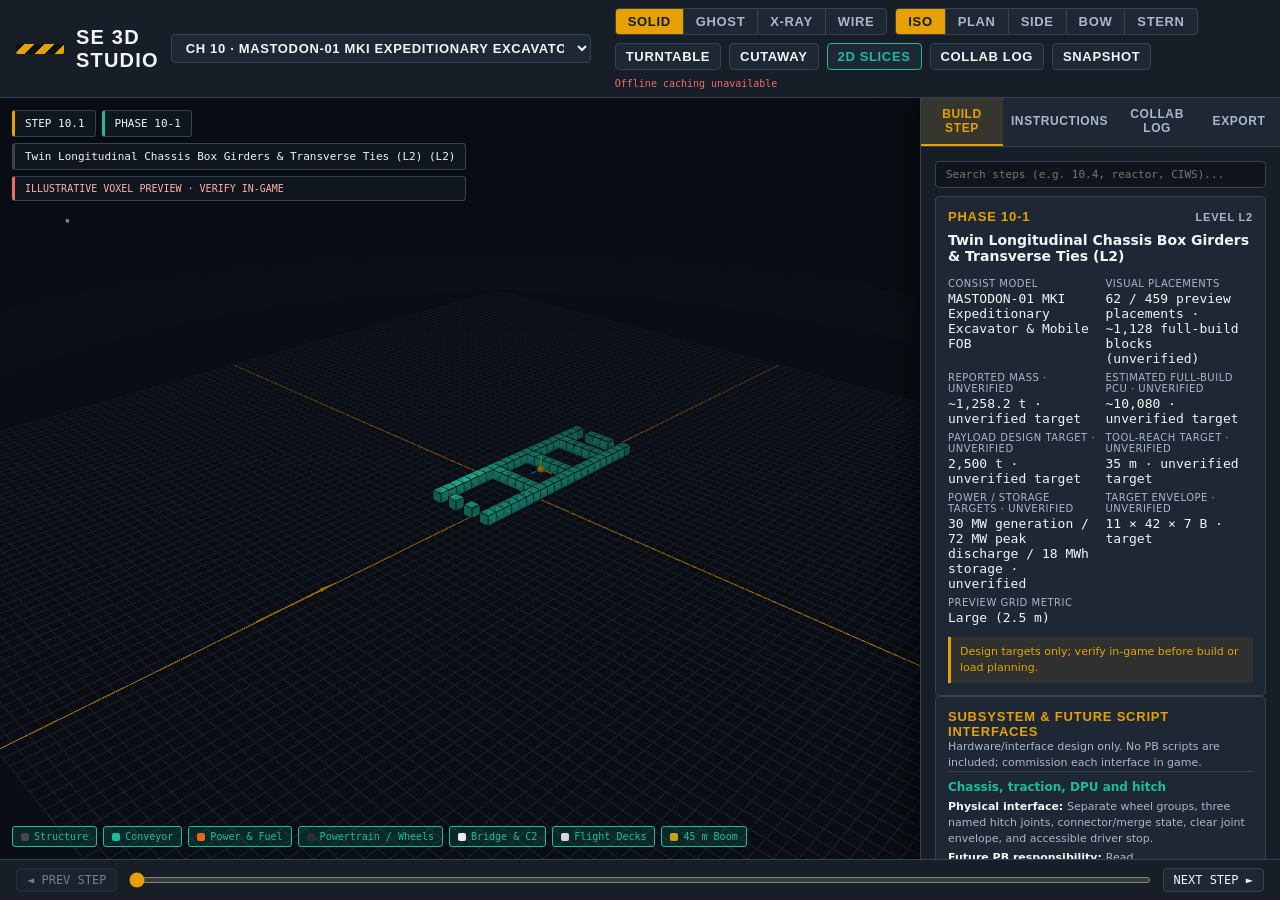
==== commit e60b39be: "fix(studio): apply Mastodon block orientations accurately Interpret block rotations as Space Enginee" ====
--- a/studio/index.html
+++ b/studio/index.html
@@ -92,6 +92,7 @@
             <div id="hud-step-badge" class="hud-pill">STEP 10.1</div>
             <div id="hud-phase-badge" class="hud-pill teal">PHASE 10-1</div>
           </div>
+          <div id="hud-orientation-review" class="hud-pill" hidden></div>
           <div id="hud-step-desc" class="hud-pill" style="border-left-color: #354252;">Twin Longitudinal Box Girders</div>
           <div class="hud-pill preview-warning" title="Visual placements are not a validated in-game blueprint.">
             ILLUSTRATIVE VOXEL PREVIEW · VERIFY IN-GAME
@@ -195,6 +196,8 @@
               <div><span>Subtype:</span> <strong id="sel-block-subtype">Armor Block</strong></div>
               <div><span>Coords:</span> <strong id="sel-block-coords">[0, 2, 0]</strong></div>
               <div><span>Subsystem:</span> <strong id="sel-block-subsystem">Structure</strong></div>
+              <div id="sel-block-orientation-row"><span>Orientation:</span> <strong id="sel-block-orientation">Not audited</strong></div>
+              <div id="sel-block-orientation-evidence-row"><span>Evidence:</span> <strong id="sel-block-orientation-evidence">—</strong></div>
               <div><span>Palette:</span> <strong id="sel-block-palette">Slot 0</strong></div>
               <div><span>Added In:</span> <strong id="sel-block-step">Step 10.1</strong></div>
               <div><span>Phase:</span> <strong id="sel-block-phase">Phase 10-1</strong></div>
@@ -301,6 +304,12 @@
               <ol id="instructions-list" style="padding-left:18px; line-height:1.6; font-size:12px; color:var(--muted); display:flex; flex-direction:column; gap:6px;"></ol>
             </div>
 
+            <div class="card orientation-review-card" id="orientation-review-card" hidden>
+              <h3>Orientation Review Required</h3>
+              <p>Facing is not encoded as a verified rotation. No direction has been inferred; review these placements before treating their preview orientation as final.</p>
+              <ul id="orientation-review-list"></ul>
+            </div>
+
             <div class="card">
               <h3>Terminal Configuration & Sliders</h3>
               <pre id="terminal-config-text" style="font-family:var(--f-mono); font-size:11px; line-height:1.4; background:#090c10; padding:8px; border:1px solid var(--line); border-radius:4px; white-space:pre-wrap; color:#c9f8eb;"></pre>
--- a/studio/css/app.css
+++ b/studio/css/app.css
@@ -243,6 +243,10 @@
   color: #ffb1a9;
   font-size: 10px;
 }
+#hud-orientation-review {
+  border-left-color: var(--danger);
+  color: #ffb1a9;
+}
 
 /* View Modes Floating Controls */
 .viewport-controls {
@@ -605,6 +609,32 @@
   font-family: var(--f-mono);
   color: var(--white);
 }
+#sel-block-orientation-row,
+#sel-block-orientation-evidence-row {
+  grid-column: 1 / -1;
+}
+#sel-block-orientation[data-status="needs-review"] {
+  color: #ffb1a9;
+}
+#sel-block-orientation-evidence {
+  overflow-wrap: anywhere;
+}
+.orientation-review-card {
+  border-left: 3px solid var(--danger);
+}
+.orientation-review-card p,
+.orientation-review-card li {
+  color: var(--muted);
+  font-size: 11px;
+  line-height: 1.45;
+  overflow-wrap: anywhere;
+}
+.orientation-review-card ul {
+  display: flex;
+  flex-direction: column;
+  gap: 5px;
+  padding-left: 18px;
+}
 
 /* Section Cutaway / Clipping Sliders */
 .clipping-bar {
